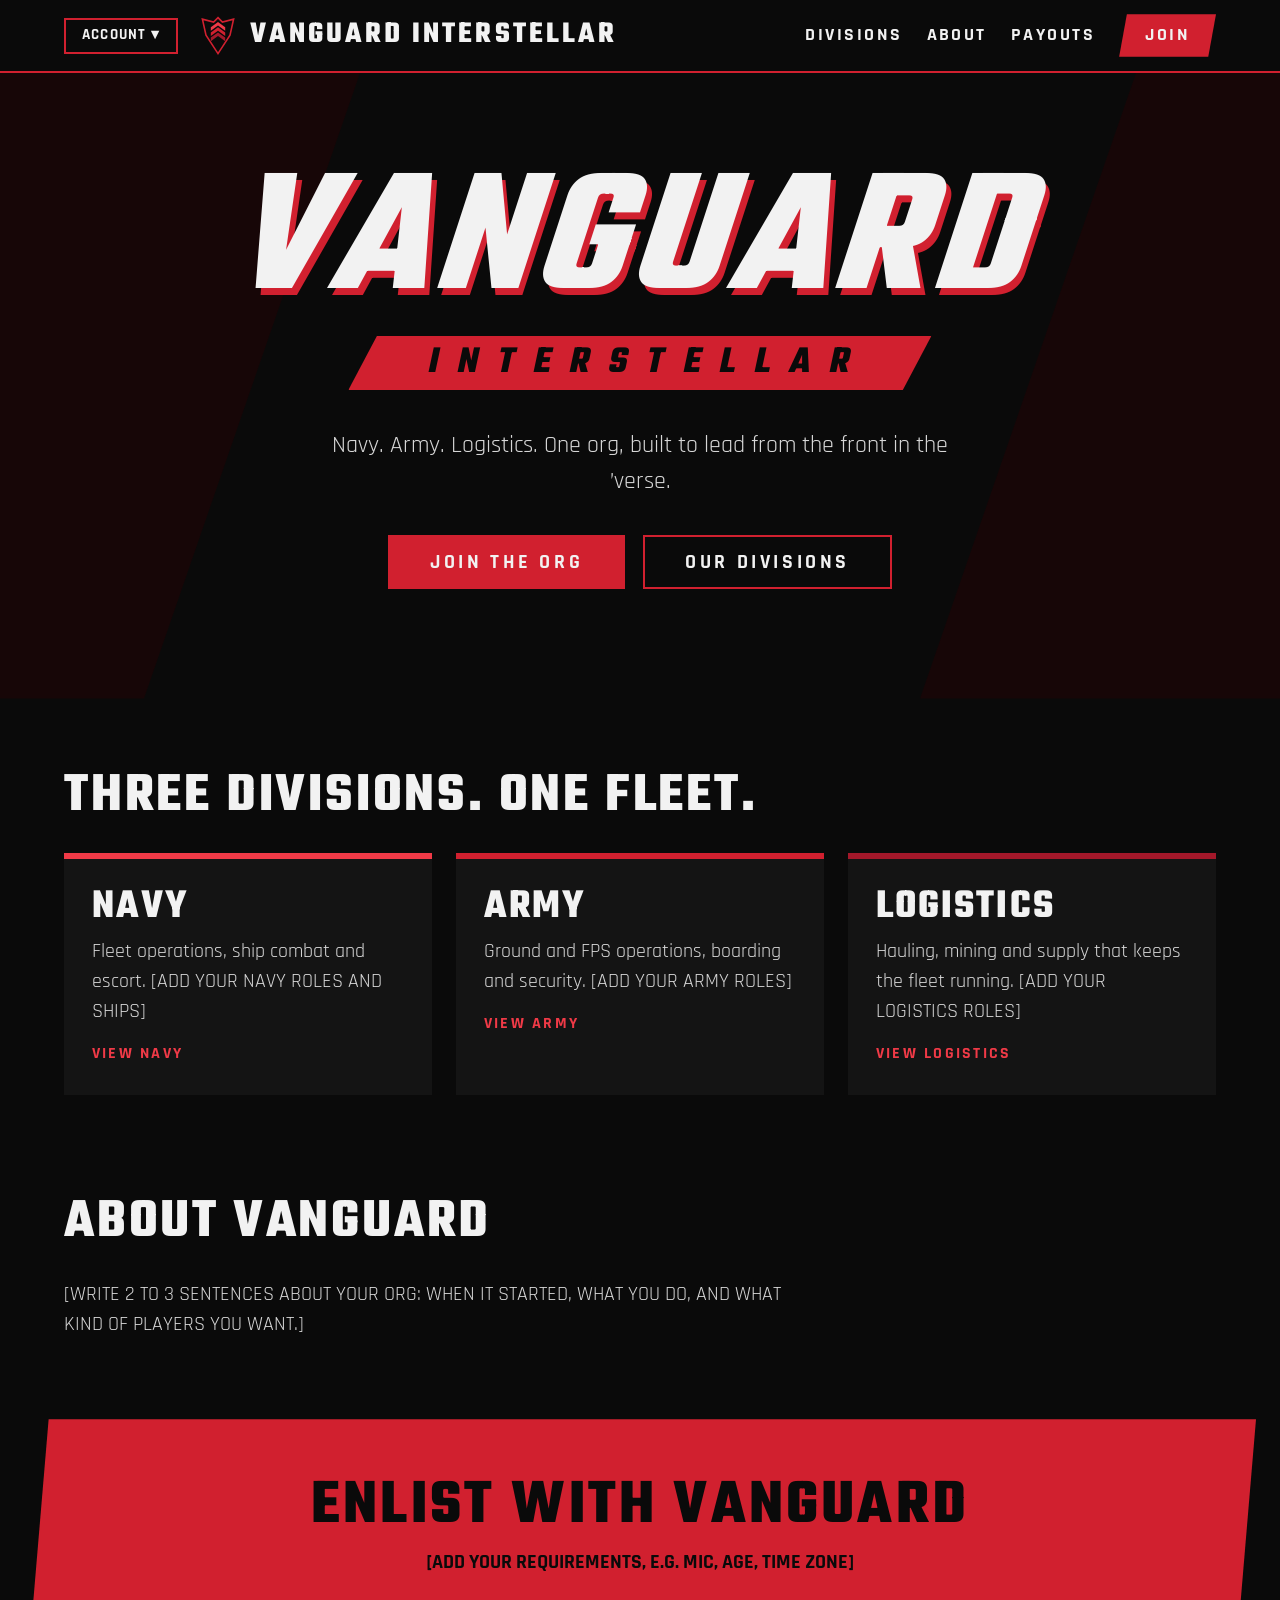
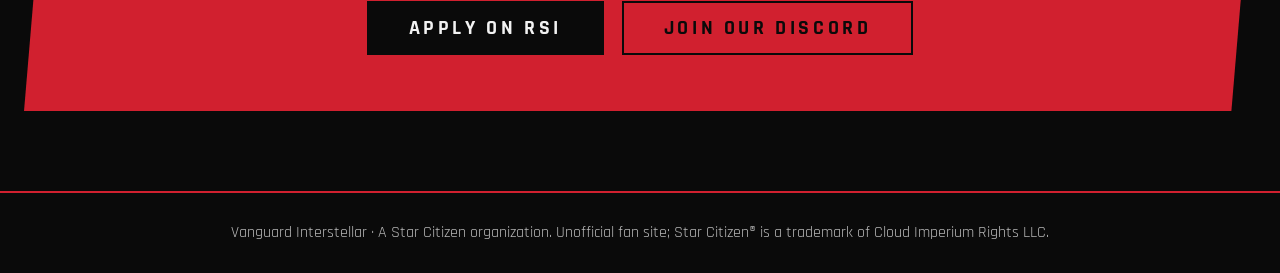
==== index.html @ 2917b1b2 "Add files via upload" ====
<!doctype html>
<html lang="en">
<head>
<meta charset="utf-8">
<meta name="viewport" content="width=device-width, initial-scale=1">
<title>Vanguard Interstellar | Star Citizen Organization</title>
<meta name="description" content="Vanguard Interstellar is a Star Citizen organization with Navy, Army and Logistics divisions.">
<link rel="preconnect" href="https://fonts.googleapis.com">
<link rel="preconnect" href="https://fonts.gstatic.com" crossorigin>
<link rel="stylesheet" href="https://fonts.googleapis.com/css2?family=Rajdhani:wght@500;700&family=Teko:wght@500;700&display=swap">
<link rel="stylesheet" href="styles.css">
</head>
<body>

<header class="topbar">
  <div class="wrap">
    <a class="brand" href="#top" aria-label="Vanguard Interstellar home">
      <svg viewBox="-10 -14 200 215" aria-hidden="true">
        <polygon points="90,4 112,26 168,12 150,92 90,184 30,92 12,12 68,26" fill="#0A0A0A" stroke="#D1202F" stroke-width="8"/>
        <path d="M54 104 L90 78 L126 104 L126 122 L90 96 L54 122 Z" fill="#A3182A"/>
        <path d="M54 78 L90 52 L126 78 L126 96 L90 70 L54 96 Z" fill="#D1202F"/>
        <path d="M54 52 L90 26 L126 52 L126 70 L90 44 L54 70 Z" fill="#F03A47"/>
      </svg>
      VANGUARD INTERSTELLAR
    </a>
    <nav class="nav" aria-label="Main">
      <a href="#divisions">DIVISIONS</a>
      <a href="#about">ABOUT</a>
      <a href="payouts.html">PAYOUTS</a>
      <a class="join" href="#join">JOIN</a>
    </nav>
  </div>
</header>

<main id="top">
  <div class="hero">
    <div class="wrap">
      <h1>VANGUARD</h1>
      <div class="strip"><span>INTERSTELLAR</span></div>
      <!-- EDIT: your tagline -->
      <p>Navy. Army. Logistics. One org, built to lead from the front in the &#8217;verse.</p>
      <div class="buttons">
        <a class="btn solid" href="#join">JOIN THE ORG</a>
        <a class="btn" href="#divisions">OUR DIVISIONS</a>
      </div>
    </div>
  </div>

  <section id="divisions">
    <div class="wrap">
      <h2>THREE DIVISIONS. ONE FLEET.</h2>
      <div class="cards">
        <!-- EDIT: describe what each division actually does -->
        <a class="card navy" href="navy.html">
          <h3>NAVY</h3>
          <p>Fleet operations, ship combat and escort. [ADD YOUR NAVY ROLES AND SHIPS]</p>
          <span class="more">VIEW NAVY</span>
        </a>
        <a class="card army" href="army.html">
          <h3>ARMY</h3>
          <p>Ground and FPS operations, boarding and security. [ADD YOUR ARMY ROLES]</p>
          <span class="more">VIEW ARMY</span>
        </a>
        <a class="card logistics" href="logistics.html">
          <h3>LOGISTICS</h3>
          <p>Hauling, mining and supply that keeps the fleet running. [ADD YOUR LOGISTICS ROLES]</p>
          <span class="more">VIEW LOGISTICS</span>
        </a>
      </div>
    </div>
  </section>

  <section id="about" class="about">
    <div class="wrap">
      <h2>ABOUT VANGUARD</h2>
      <!-- EDIT: your org story -->
      <p>[WRITE 2 TO 3 SENTENCES ABOUT YOUR ORG: WHEN IT STARTED, WHAT YOU DO, AND WHAT KIND OF PLAYERS YOU WANT.]</p>
    </div>
  </section>

  <div id="join" class="join-banner">
    <h2>ENLIST WITH VANGUARD</h2>
    <!-- EDIT: your requirements -->
    <p>[ADD YOUR REQUIREMENTS, E.G. MIC, AGE, TIME ZONE]</p>
    <div class="buttons" style="margin-top:0">
      <!-- EDIT: replace both # links with your real URLs -->
      <a class="btn solid" href="#">APPLY ON RSI</a>
      <a class="btn" href="#">JOIN OUR DISCORD</a>
    </div>
  </div>
</main>

<footer>
  Vanguard Interstellar &middot; A Star Citizen organization. Unofficial fan site; Star Citizen&reg; is a trademark of Cloud Imperium Rights LLC.
</footer>

<script src="auth.js"></script>
</body>
</html>
---- styles.css ----
/* ---------- Colors and fonts: change these to restyle the whole site ---------- */
  :root {
    --black: #0A0A0A;
    --panel: #141414;
    --slash: #170607;
    --red: #D1202F;
    --red-bright: #F03A47;
    --red-dark: #A3182A;
    --white: #F2F2F2;
    --gray: #D6D6D6;
    --display: 'Teko', 'Arial Narrow', sans-serif;
    --body: 'Rajdhani', 'Arial Narrow', sans-serif;
  }

  * { box-sizing: border-box; }
  html { scroll-behavior: smooth; scroll-padding-top: 90px; }
  body { margin: 0; background: var(--black); color: var(--white); font-family: var(--body); font-size: 1.25rem; line-height: 1.5; }
  a { color: var(--red-bright); }
  a:hover { color: var(--white); }
  a:focus-visible { outline: 3px solid var(--white); outline-offset: 3px; }
  h1, h2, h3 { font-family: var(--display); font-weight: 700; line-height: 1; margin: 0; letter-spacing: 0.05em; }
  .wrap { max-width: 1200px; margin: 0 auto; padding: 0 24px; }

  /* ---------- Top bar ---------- */
  .topbar { position: sticky; top: 0; z-index: 10; background: var(--black); border-bottom: 2px solid var(--red); }
  .topbar .wrap { display: flex; flex-wrap: wrap; align-items: center; justify-content: space-between; gap: 12px; padding-top: 14px; padding-bottom: 14px; }
  .brand { display: flex; align-items: center; gap: 12px; text-decoration: none; color: var(--white); font-family: var(--display); font-size: 1.9rem; font-weight: 700; letter-spacing: 0.1em; line-height: 1; }
  .brand svg { width: 40px; height: 43px; }
  .nav { display: flex; flex-wrap: wrap; align-items: center; gap: 24px; font-weight: 700; letter-spacing: 0.14em; font-size: 1.1rem; }
  .nav a { color: var(--white); text-decoration: none; }
  .nav a:hover { color: var(--red-bright); }
  .nav .join { background: var(--red); padding: 8px 26px; clip-path: polygon(8% 0, 100% 0, 92% 100%, 0 100%); }
  .nav .join:hover { color: var(--white); background: var(--red-dark); }

  /* ---------- Hero ---------- */
  .hero { position: relative; overflow: hidden; text-align: center; padding: 100px 0 110px; }
  .hero::before, .hero::after { content: ""; position: absolute; top: 0; bottom: 0; width: 360px; background: var(--slash); }
  .hero::before { left: 0; clip-path: polygon(0 0, 100% 0, 40% 100%, 0 100%); }
  .hero::after { right: 0; clip-path: polygon(60% 0, 100% 0, 100% 100%, 0 100%); }
  .hero .wrap { position: relative; z-index: 1; }
  .hero h1 { font-size: clamp(4.5rem, 14vw, 12rem); line-height: 0.8; letter-spacing: 0.03em; text-shadow: 7px 7px 0 var(--red); transform: skewX(-18deg); }
  .hero .strip { display: inline-block; margin-top: 20px; background: var(--red); color: var(--black); clip-path: polygon(3% 0, 100% 0, 97% 100%, 0 100%); padding: 6px 56px; transform: skewX(-12deg); }
  .hero .strip span { display: block; font-family: var(--display); font-weight: 700; font-size: clamp(1.3rem, 3vw, 2.5rem); letter-spacing: 0.5em; padding-left: 0.5em; line-height: 1.1; }
  .hero p { max-width: 640px; margin: 36px auto 0; font-size: 1.5rem; color: var(--gray); }
  .buttons { display: flex; flex-wrap: wrap; justify-content: center; gap: 18px; margin-top: 36px; }
  .btn { display: inline-block; min-height: 44px; padding: 10px 40px; font-weight: 700; letter-spacing: 0.18em; text-decoration: none; border: 2px solid var(--red); color: var(--white); }
  .btn.solid { background: var(--red); }
  .btn:hover { background: var(--white); border-color: var(--white); color: var(--black); }

  /* ---------- Sections ---------- */
  section { padding: 70px 0 30px; }
  h2 { font-size: clamp(2.5rem, 5vw, 3.5rem); margin-bottom: 28px; }
  .cards { display: grid; grid-template-columns: repeat(auto-fit, minmax(260px, 1fr)); gap: 24px; }
  .card { background: var(--panel); padding: 28px; border-top: 6px solid var(--red); }
  .card.navy { border-top-color: var(--red-bright); }
  .card.logistics { border-top-color: var(--red-dark); }
  .card h3 { font-size: 2.6rem; margin-bottom: 8px; }
  .card p { margin: 0; color: var(--gray); }
  .about p { max-width: 760px; margin: 0; color: var(--gray); }

  /* ---------- Join banner ---------- */
  .join-banner { margin: 50px 24px 80px; padding: 56px 24px; background: var(--red); color: var(--black); text-align: center; clip-path: polygon(2% 0, 100% 0, 98% 100%, 0 100%); }
  .join-banner h2 { margin-bottom: 8px; font-size: clamp(2.5rem, 6vw, 4rem); }
  .join-banner p { max-width: 560px; margin: 0 auto 24px; font-weight: 700; }
  .join-banner .btn { border-color: var(--black); color: var(--black); }
  .join-banner .btn.solid { background: var(--black); color: var(--white); }
  .join-banner .btn:hover { background: var(--white); border-color: var(--white); color: var(--black); }

  footer { border-top: 2px solid var(--red); padding: 28px 24px; text-align: center; color: #B8B8B8; font-size: 1rem; }

  @media (prefers-reduced-motion: reduce) { html { scroll-behavior: auto; } }

  /* ---------- Division cards on the home page ---------- */
  a.card { display: block; color: inherit; text-decoration: none; }
  a.card:hover { background: #1d1d1d; }
  a.card:focus-visible { outline: 3px solid var(--white); outline-offset: 3px; }
  .card .more { display: inline-block; margin-top: 16px; color: var(--red-bright); font-weight: 700; letter-spacing: 0.14em; font-size: 1rem; }

  /* ---------- Division sub pages ---------- */
  .nav a[aria-current="page"] { color: var(--red-bright); }
  .navy-page { --accent: var(--red-bright); }
  .army-page { --accent: var(--red); }
  .logistics-page { --accent: var(--red-dark); }
  .page-hero { position: relative; overflow: hidden; padding: 80px 0 70px; border-bottom: 2px solid var(--accent); }
  .page-hero::before { content: ""; position: absolute; left: 0; top: 0; bottom: 0; width: 320px; background: var(--slash); clip-path: polygon(0 0, 100% 0, 40% 100%, 0 100%); }
  .page-hero .wrap { position: relative; z-index: 1; }
  .page-hero h1 { font-size: clamp(4.5rem, 13vw, 10rem); line-height: 0.8; text-shadow: 6px 6px 0 var(--accent); transform: skewX(-18deg); transform-origin: left bottom; }
  .page-hero p { max-width: 640px; margin: 32px 0 0; font-size: 1.5rem; color: var(--gray); }
  .list { list-style: none; margin: 0; padding: 0; display: grid; gap: 12px; max-width: 860px; }
  .list li { background: var(--panel); border-left: 6px solid var(--accent); padding: 14px 20px; color: var(--gray); }
  .list strong { display: block; color: var(--white); font-family: var(--display); font-size: 1.7rem; letter-spacing: 0.06em; line-height: 1.1; }
  .note { max-width: 760px; margin: 0; color: var(--gray); }
  .others { display: flex; flex-wrap: wrap; gap: 16px; }

  /* ---------- Forms, tables, calculator, payouts ---------- */
  label { display: block; margin-bottom: 4px; font-weight: 700; color: var(--gray); font-size: 1.05rem; }
  input, select { width: 100%; min-height: 44px; padding: 8px 12px; background: var(--black); color: var(--white); border: 2px solid #4a4a4a; font: inherit; font-size: 1.1rem; border-radius: 0; }
  input:focus-visible, select:focus-visible, button:focus-visible { outline: 3px solid var(--white); outline-offset: 2px; }
  button.btn { font: inherit; font-weight: 700; letter-spacing: 0.14em; cursor: pointer; background: transparent; }
  button.btn.solid { background: var(--red); }
  button.btn:hover { background: var(--white); border-color: var(--white); color: var(--black); }
  button.btn.small { padding: 4px 16px; min-height: 36px; font-size: 0.95rem; letter-spacing: 0.08em; }
  .calc-grid { display: grid; grid-template-columns: repeat(auto-fit, minmax(340px, 1fr)); gap: 24px; align-items: start; }
  .panel { background: var(--panel); padding: 24px; border-top: 6px solid var(--accent, var(--red)); }
  .panel h3 { font-size: 2.2rem; margin-bottom: 12px; }
  .panel + .panel { margin-top: 0; }
  .fields { display: grid; grid-template-columns: repeat(auto-fit, minmax(200px, 1fr)); gap: 16px; }
  .tablewrap { overflow-x: auto; }
  table { width: 100%; border-collapse: collapse; }
  th { text-align: left; font-family: var(--display); font-size: 1.3rem; letter-spacing: 0.06em; padding: 6px 8px; border-bottom: 2px solid var(--red); white-space: nowrap; }
  td { padding: 6px 8px; vertical-align: middle; border-bottom: 1px solid #2a2a2a; }
  td input { min-width: 0; }
  td.line, td.num, th.num { text-align: right; white-space: nowrap; }
  .actions { display: flex; flex-wrap: wrap; gap: 12px; margin-top: 16px; }
  .result { display: flex; justify-content: space-between; gap: 16px; padding: 8px 0; border-bottom: 1px solid #2a2a2a; }
  .result strong { font-family: var(--display); font-size: 1.6rem; letter-spacing: 0.04em; }
  .result.big { border-bottom: 2px solid var(--red); }
  .result.big strong { font-size: 2.4rem; color: var(--red-bright); }
  .crewlist { list-style: none; margin: 8px 0 0; padding: 0; }
  .crewlist li { display: flex; justify-content: space-between; padding: 6px 0; border-bottom: 1px solid #2a2a2a; }
  .help { margin: 0 0 16px; color: var(--gray); font-size: 1.05rem; }
  .msg { min-height: 1.5em; margin: 12px 0 0; font-weight: 700; color: var(--white); }
  .tag { display: inline-block; padding: 2px 12px; font-weight: 700; font-size: 0.95rem; letter-spacing: 0.08em; border: 2px solid var(--red); }
  .tag.paid { background: var(--white); color: var(--black); border-color: var(--white); }
  .stats { display: grid; grid-template-columns: repeat(auto-fit, minmax(220px, 1fr)); gap: 16px; margin-bottom: 24px; }
  .stat { background: var(--panel); border-left: 6px solid var(--red); padding: 14px 20px; }
  .stat span { display: block; color: var(--gray); font-size: 1rem; }
  .stat strong { font-family: var(--display); font-size: 2.4rem; line-height: 1.1; }
  .filters { display: grid; grid-template-columns: repeat(auto-fit, minmax(200px, 1fr)); gap: 16px; margin-bottom: 16px; }
  .sr-only { position: absolute; width: 1px; height: 1px; overflow: hidden; clip: rect(0 0 0 0); white-space: nowrap; }
  a.lookup { display: block; margin-top: 4px; font-size: 0.9rem; white-space: nowrap; }
  input[readonly] { background: #1d1d1d; border-color: #2a2a2a; cursor: default; }

  /* Keep the results in view while you fill in the calculator */
  @media (min-width: 900px) {
    .calc-grid > .panel[aria-live] { position: sticky; top: 96px; max-height: calc(100vh - 120px); overflow-y: auto; }
  }

  /* Tables that fit their box with no sideways scrolling */
  .fit { table-layout: fixed; }
  .fit th { white-space: normal; font-size: 1.1rem; line-height: 1.1; vertical-align: bottom; padding: 6px 4px; }
  .fit td { padding: 6px 4px; }
  .fit input { padding: 8px 6px; font-size: 1rem; }
  .fit td.line { font-size: 1rem; }
  .fit a.lookup { white-space: normal; }
  .btn.rm { width: 36px; min-width: 36px; padding: 0; font-size: 1.3rem; line-height: 1; letter-spacing: 0; }
  @media (min-width: 900px) { .calc-grid { grid-template-columns: minmax(0, 1.5fr) minmax(0, 1fr); } }
  @media (max-width: 600px) {
    .fit thead { position: absolute; width: 1px; height: 1px; overflow: hidden; clip: rect(0 0 0 0); }
    .fit, .fit tbody, .fit tr, .fit td { display: block; width: 100%; }
    .fit tr { display: grid; grid-template-columns: 1fr 1fr; gap: 8px; padding: 12px 0; border-bottom: 1px solid #2a2a2a; }
    .fit td { border: 0; padding: 0; text-align: left; }
    .fit td::before { content: attr(data-label); display: block; font-weight: 700; color: var(--gray); font-size: 0.9rem; }
    .fit td:first-child { grid-column: 1 / -1; }
    .fit td.line { text-align: left; }
  }

  /* ---------- Sign-in ---------- */
  body.needs-auth main { display: none; }
  .auth-overlay { position: fixed; inset: 0; z-index: 100; background: rgba(10, 10, 10, 0.97); display: flex; align-items: center; justify-content: center; padding: 24px; overflow: auto; }
  .auth-panel { width: 100%; max-width: 460px; }
  .btn.small[aria-pressed="true"] { background: var(--red); }
  .signed-in { color: var(--gray); font-weight: 500; letter-spacing: 0.04em; font-size: 1rem; }

  /* ---------- Account drop-down (top left) ---------- */
  .acct { position: relative; margin-right: 8px; }
  .topbar .brand { margin-right: auto; }
  .acct-panel { position: absolute; top: calc(100% + 12px); left: 0; width: min(420px, calc(100vw - 32px)); max-height: calc(100vh - 110px); overflow: auto; z-index: 60; box-shadow: 0 12px 40px rgba(0, 0, 0, 0.7); }
  .acct-panel[hidden] { display: none; }
  .gate-notice { padding: 70px 0; }
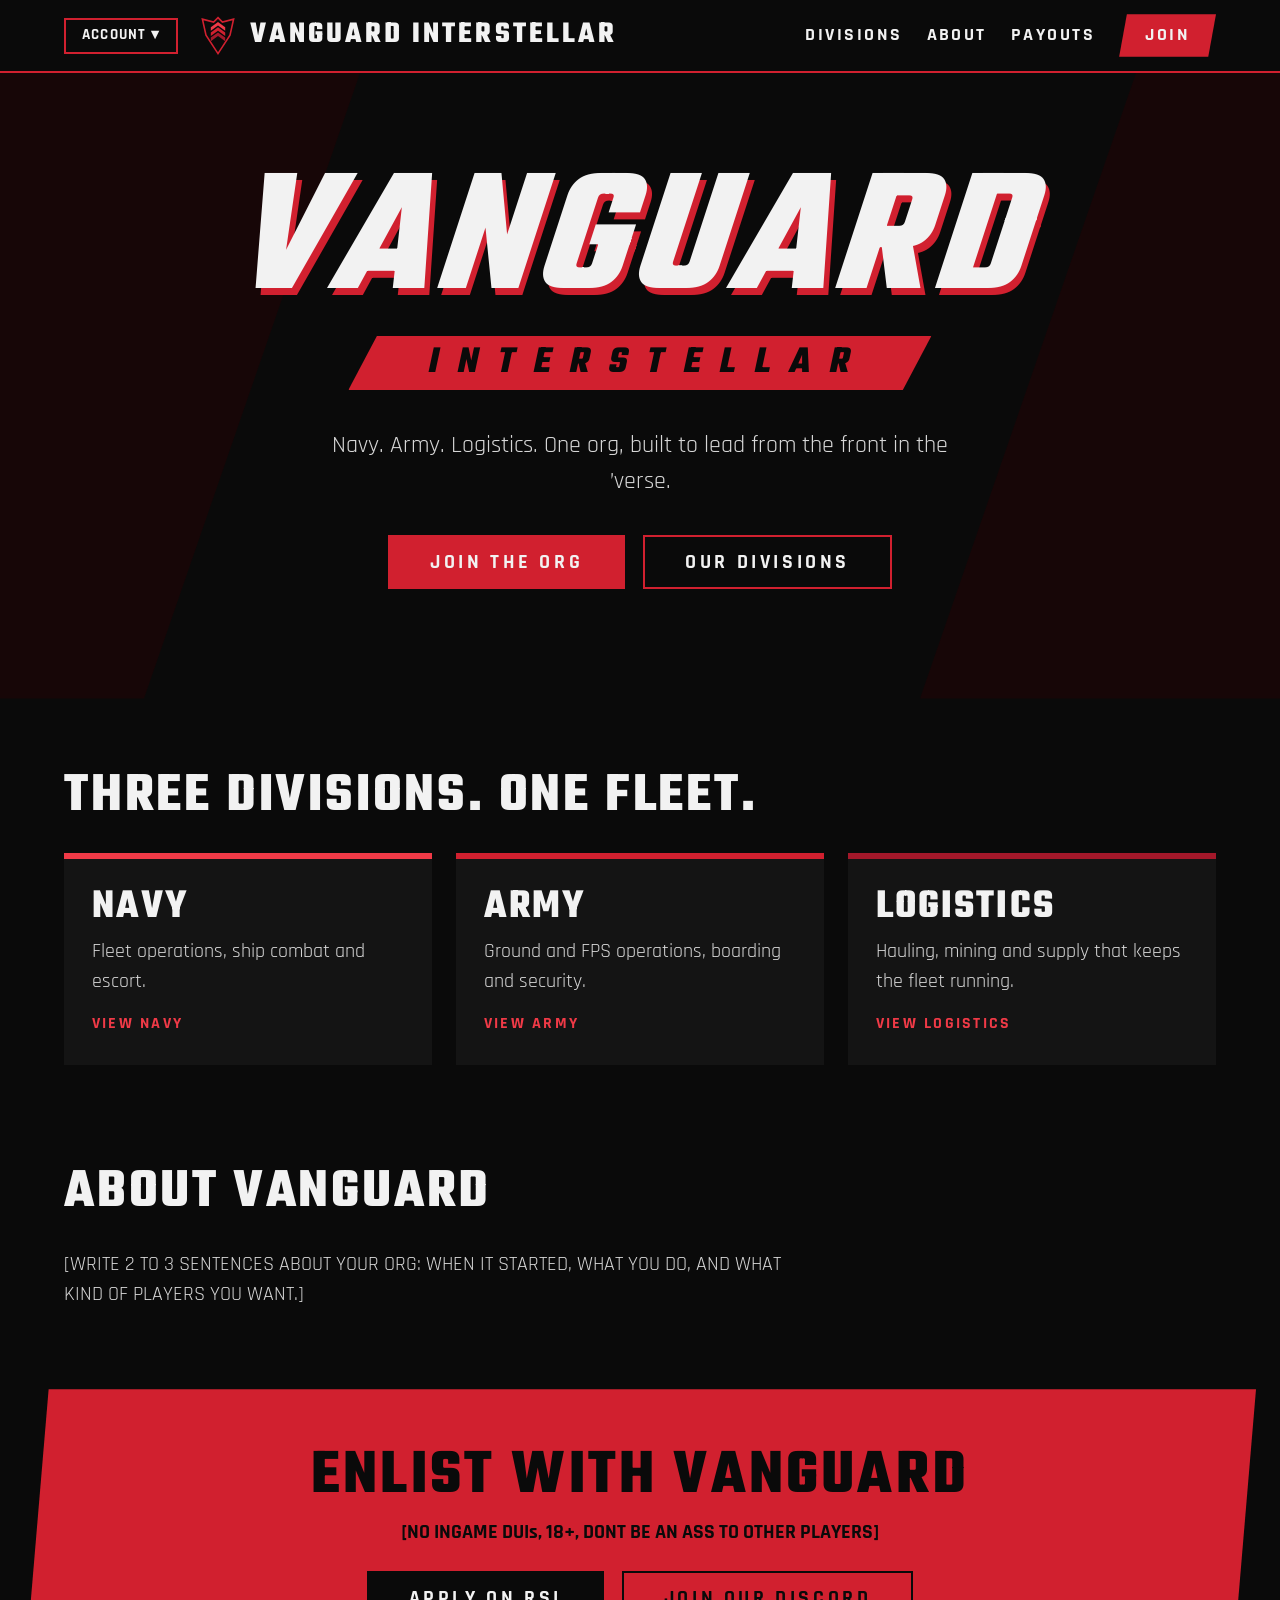
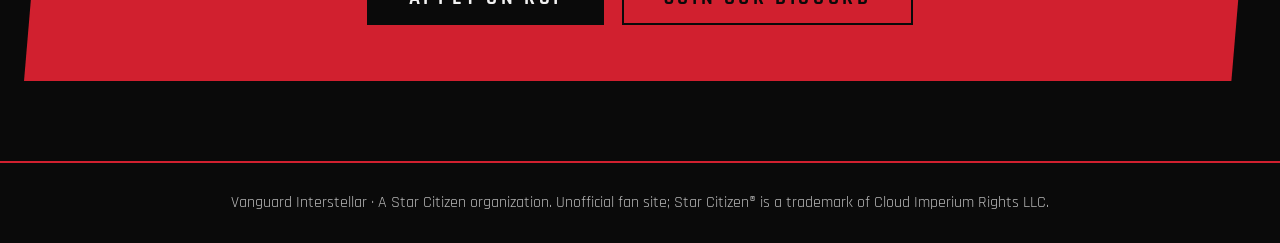
==== commit a5da1214: "Add files via upload" ====
--- a/index.html
+++ b/index.html
@@ -53,17 +53,17 @@
         <!-- EDIT: describe what each division actually does -->
         <a class="card navy" href="navy.html">
           <h3>NAVY</h3>
-          <p>Fleet operations, ship combat and escort. [ADD YOUR NAVY ROLES AND SHIPS]</p>
+          <p>Fleet operations, ship combat and escort.</p>
           <span class="more">VIEW NAVY</span>
         </a>
         <a class="card army" href="army.html">
           <h3>ARMY</h3>
-          <p>Ground and FPS operations, boarding and security. [ADD YOUR ARMY ROLES]</p>
+          <p>Ground and FPS operations, boarding and security.</p>
           <span class="more">VIEW ARMY</span>
         </a>
         <a class="card logistics" href="logistics.html">
           <h3>LOGISTICS</h3>
-          <p>Hauling, mining and supply that keeps the fleet running. [ADD YOUR LOGISTICS ROLES]</p>
+          <p>Hauling, mining and supply that keeps the fleet running.</p>
           <span class="more">VIEW LOGISTICS</span>
         </a>
       </div>
@@ -81,11 +81,11 @@
   <div id="join" class="join-banner">
     <h2>ENLIST WITH VANGUARD</h2>
     <!-- EDIT: your requirements -->
-    <p>[ADD YOUR REQUIREMENTS, E.G. MIC, AGE, TIME ZONE]</p>
+    <p>[NO INGAME DUIs, 18+, DONT BE AN ASS TO OTHER PLAYERS]</p>
     <div class="buttons" style="margin-top:0">
       <!-- EDIT: replace both # links with your real URLs -->
-      <a class="btn solid" href="#">APPLY ON RSI</a>
-      <a class="btn" href="#">JOIN OUR DISCORD</a>
+      <a class="btn solid" href="https://robertsspaceindustries.com/en/orgs/VANSTELLAR">APPLY ON RSI</a>
+      <a class="btn" href="https://discord.gg/DtCtUm7KRn">JOIN OUR DISCORD</a>
     </div>
   </div>
 </main>
@@ -94,6 +94,7 @@
   Vanguard Interstellar &middot; A Star Citizen organization. Unofficial fan site; Star Citizen&reg; is a trademark of Cloud Imperium Rights LLC.
 </footer>
 
+<script src="config.js"></script>
 <script src="auth.js"></script>
 </body>
 </html>
--- a/styles.css
+++ b/styles.css
@@ -157,6 +157,9 @@
 
   /* ---------- Sign-in ---------- */
   body.needs-auth main { display: none; }
+  /* On the Logistics page only the calculator needs a login; the rest of the page stays public. */
+  body.needs-auth[data-gate] main { display: block; }
+  body.needs-auth[data-gate="calculator"] #calculator { display: none; }
   .auth-overlay { position: fixed; inset: 0; z-index: 100; background: rgba(10, 10, 10, 0.97); display: flex; align-items: center; justify-content: center; padding: 24px; overflow: auto; }
   .auth-panel { width: 100%; max-width: 460px; }
   .btn.small[aria-pressed="true"] { background: var(--red); }
@@ -168,3 +171,6 @@
   .acct-panel { position: absolute; top: calc(100% + 12px); left: 0; width: min(420px, calc(100vw - 32px)); max-height: calc(100vh - 110px); overflow: auto; z-index: 60; box-shadow: 0 12px 40px rgba(0, 0, 0, 0.7); }
   .acct-panel[hidden] { display: none; }
   .gate-notice { padding: 70px 0; }
+
+  /* Make the hidden attribute always win (the LOCK button was showing before unlock) */
+  [hidden] { display: none !important; }
